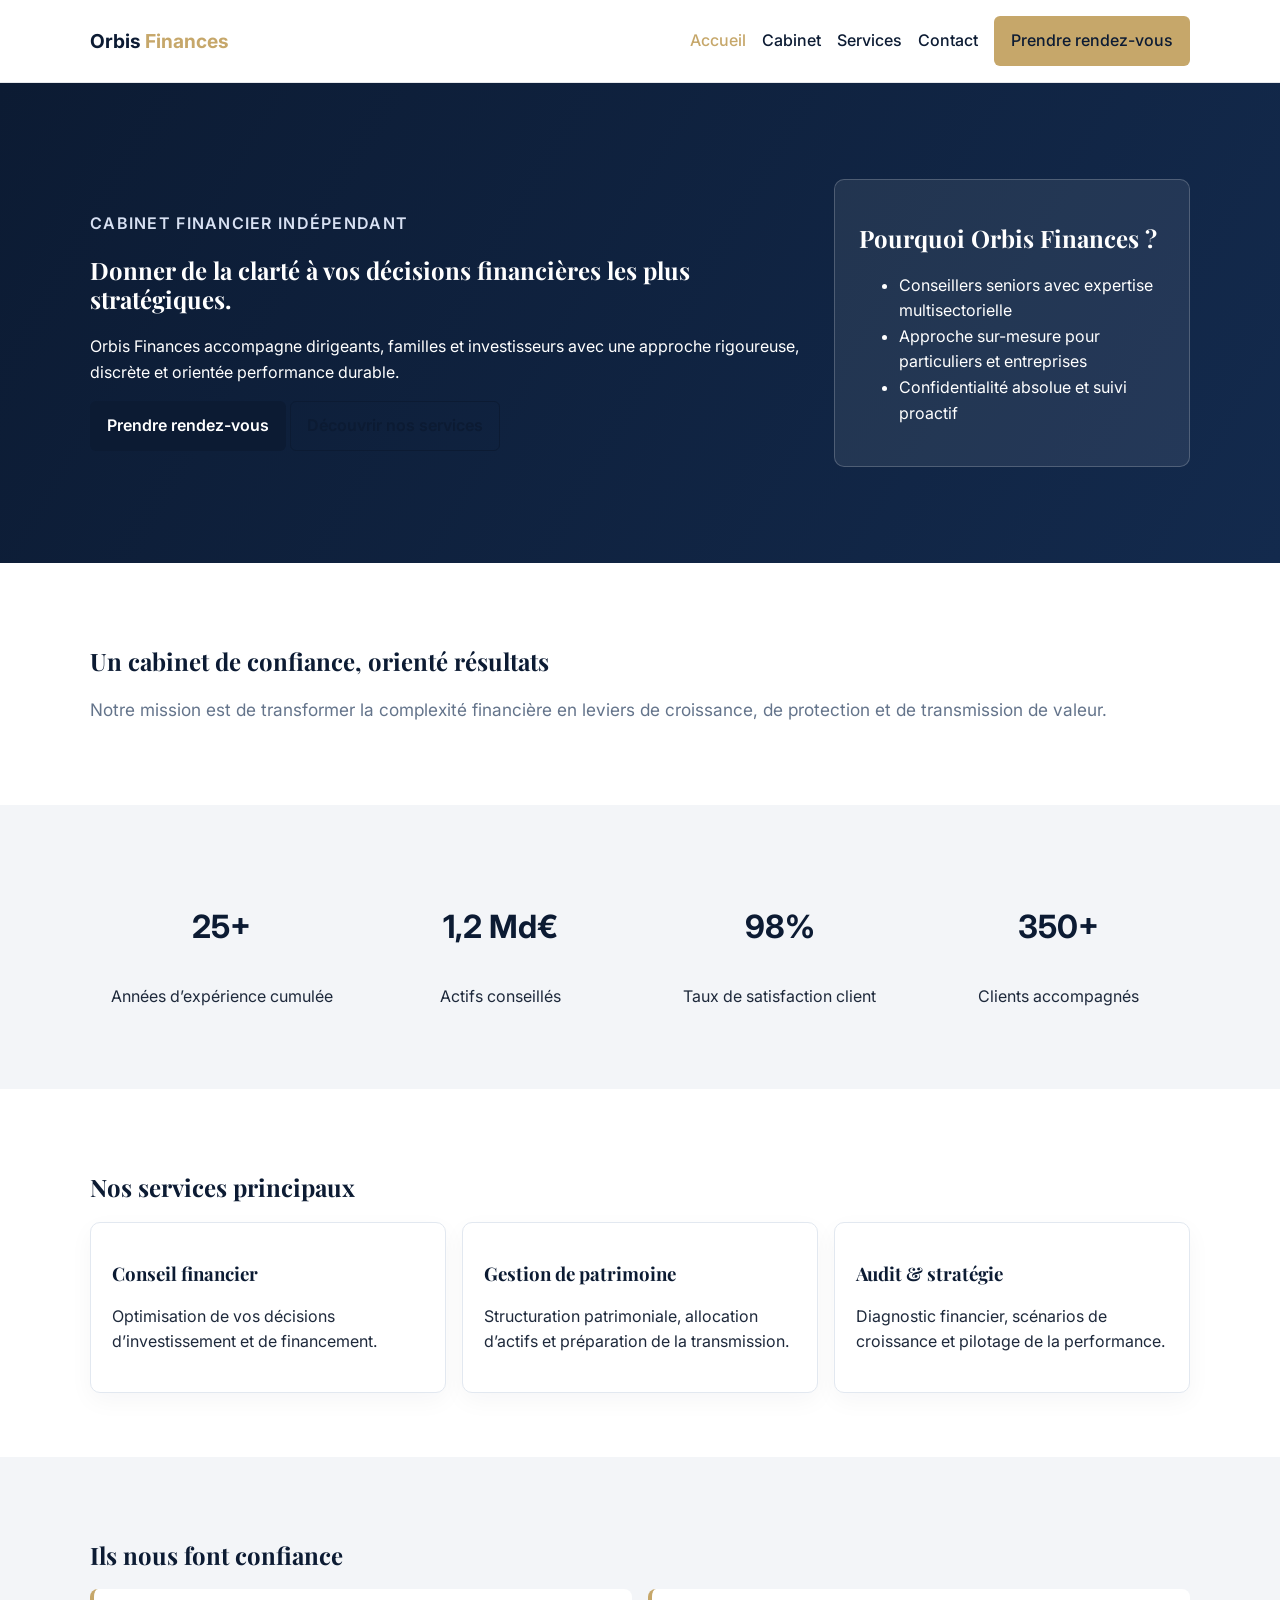
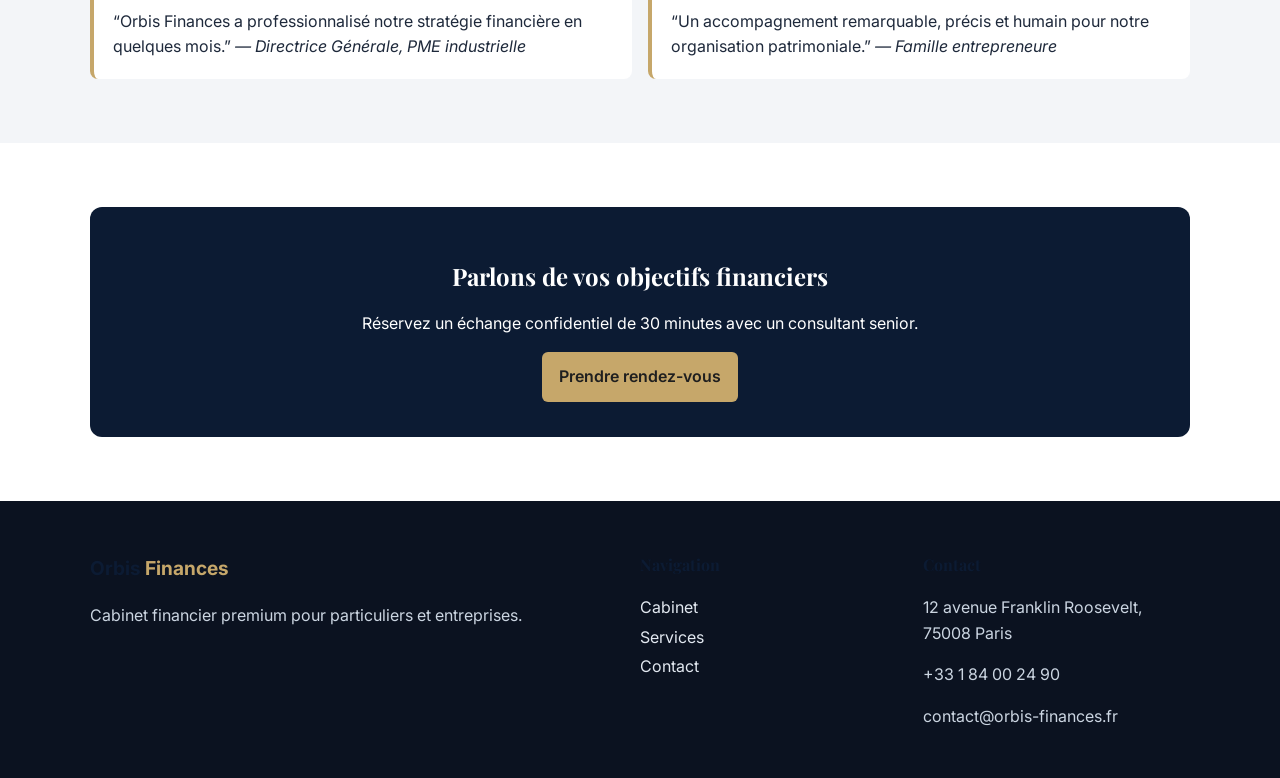
==== index.html @ 2170a5c4 "Create premium multi-page Orbis Finances showcase website" ====
<!DOCTYPE html>
<html lang="fr">
<head>
  <meta charset="UTF-8" />
  <meta name="viewport" content="width=device-width, initial-scale=1.0" />
  <meta name="description" content="Orbis Finances - Cabinet financier premium pour particuliers et entreprises." />
  <title>Orbis Finances | Conseil financier premium</title>
  <link rel="preconnect" href="https://fonts.googleapis.com" />
  <link rel="preconnect" href="https://fonts.gstatic.com" crossorigin />
  <link href="https://fonts.googleapis.com/css2?family=Inter:wght@400;500;600;700&family=Playfair+Display:wght@600;700&display=swap" rel="stylesheet" />
  <link rel="stylesheet" href="styles.css" />
</head>
<body>
  <header class="site-header">
    <div class="container nav-wrap">
      <a href="index.html" class="logo">Orbis <span>Finances</span></a>
      <button class="menu-toggle" aria-label="Ouvrir le menu">☰</button>
      <nav class="main-nav">
        <a class="active" href="index.html">Accueil</a>
        <a href="cabinet.html">Cabinet</a>
        <a href="services.html">Services</a>
        <a href="contact.html">Contact</a>
        <a class="btn btn-gold" href="rendez-vous.html">Prendre rendez-vous</a>
      </nav>
    </div>
  </header>

  <main>
    <section class="hero">
      <div class="container hero-grid">
        <div>
          <p class="eyebrow">Cabinet financier indépendant</p>
          <h1>Donner de la clarté à vos décisions financières les plus stratégiques.</h1>
          <p>
            Orbis Finances accompagne dirigeants, familles et investisseurs avec une approche rigoureuse,
            discrète et orientée performance durable.
          </p>
          <div class="hero-actions">
            <a class="btn btn-primary" href="rendez-vous.html">Prendre rendez-vous</a>
            <a class="btn btn-secondary" href="services.html">Découvrir nos services</a>
          </div>
        </div>
        <aside class="hero-card fade-in">
          <h2>Pourquoi Orbis Finances ?</h2>
          <ul>
            <li>Conseillers seniors avec expertise multisectorielle</li>
            <li>Approche sur-mesure pour particuliers et entreprises</li>
            <li>Confidentialité absolue et suivi proactif</li>
          </ul>
        </aside>
      </div>
    </section>

    <section class="section">
      <div class="container">
        <h2>Un cabinet de confiance, orienté résultats</h2>
        <p class="lead">
          Notre mission est de transformer la complexité financière en leviers de croissance, de protection
          et de transmission de valeur.
        </p>
      </div>
    </section>

    <section class="section bg-light">
      <div class="container metrics">
        <article>
          <p class="metric">25+</p>
          <p>Années d’expérience cumulée</p>
        </article>
        <article>
          <p class="metric">1,2 Md€</p>
          <p>Actifs conseillés</p>
        </article>
        <article>
          <p class="metric">98%</p>
          <p>Taux de satisfaction client</p>
        </article>
        <article>
          <p class="metric">350+</p>
          <p>Clients accompagnés</p>
        </article>
      </div>
    </section>

    <section class="section">
      <div class="container">
        <h2>Nos services principaux</h2>
        <div class="cards">
          <article class="card fade-in"><h3>Conseil financier</h3><p>Optimisation de vos décisions d’investissement et de financement.</p></article>
          <article class="card fade-in"><h3>Gestion de patrimoine</h3><p>Structuration patrimoniale, allocation d’actifs et préparation de la transmission.</p></article>
          <article class="card fade-in"><h3>Audit & stratégie</h3><p>Diagnostic financier, scénarios de croissance et pilotage de la performance.</p></article>
        </div>
      </div>
    </section>

    <section class="section bg-light">
      <div class="container">
        <h2>Ils nous font confiance</h2>
        <div class="testimonials">
          <blockquote>
            “Orbis Finances a professionnalisé notre stratégie financière en quelques mois.”
            <cite>— Directrice Générale, PME industrielle</cite>
          </blockquote>
          <blockquote>
            “Un accompagnement remarquable, précis et humain pour notre organisation patrimoniale.”
            <cite>— Famille entrepreneure</cite>
          </blockquote>
        </div>
      </div>
    </section>

    <section class="section cta">
      <div class="container cta-box">
        <h2>Parlons de vos objectifs financiers</h2>
        <p>Réservez un échange confidentiel de 30 minutes avec un consultant senior.</p>
        <a class="btn btn-gold" href="rendez-vous.html">Prendre rendez-vous</a>
      </div>
    </section>
  </main>

  <footer class="site-footer">
    <div class="container footer-grid">
      <div>
        <p class="logo">Orbis <span>Finances</span></p>
        <p>Cabinet financier premium pour particuliers et entreprises.</p>
      </div>
      <div>
        <h4>Navigation</h4>
        <a href="cabinet.html">Cabinet</a>
        <a href="services.html">Services</a>
        <a href="contact.html">Contact</a>
      </div>
      <div>
        <h4>Contact</h4>
        <p>12 avenue Franklin Roosevelt, 75008 Paris</p>
        <p>+33 1 84 00 24 90</p>
        <p>contact@orbis-finances.fr</p>
      </div>
    </div>
  </footer>

  <script src="script.js"></script>
</body>
</html>
---- styles.css ----
:root{--navy:#0c1b33;--white:#fff;--light:#f3f5f8;--text:#1e293b;--gold:#c6a76a;--muted:#64748b}
*{box-sizing:border-box}body{margin:0;font-family:Inter,system-ui,sans-serif;color:var(--text);line-height:1.6;background:var(--white)}
h1,h2,h3,h4{font-family:"Playfair Display",serif;color:var(--navy);line-height:1.2}
.container{width:min(1100px,92%);margin:auto}.section{padding:4rem 0}.bg-light{background:var(--light)}
.site-header{position:sticky;top:0;background:rgba(255,255,255,.95);backdrop-filter:blur(8px);z-index:20;border-bottom:1px solid #e5e7eb}
.nav-wrap{display:flex;align-items:center;justify-content:space-between;padding:1rem 0}.logo{font-weight:700;color:var(--navy);text-decoration:none;font-size:1.2rem}.logo span{color:var(--gold)}
.main-nav{display:flex;gap:1rem;align-items:center}.main-nav a{text-decoration:none;color:var(--navy);font-weight:500}.main-nav a.active{color:var(--gold)}
.btn{padding:.7rem 1rem;border-radius:6px;text-decoration:none;display:inline-block;font-weight:600;border:1px solid transparent}
.btn-primary{background:var(--navy);color:var(--white)}.btn-secondary{border-color:var(--navy);color:var(--navy)}.btn-gold{background:var(--gold);color:#1f1f1f}
.hero{background:linear-gradient(120deg,#0c1b33,#132a4d);color:var(--white);padding:6rem 0}.hero h1,.hero h2{color:var(--white)}.hero .eyebrow{color:#d7e0f2;font-weight:600;letter-spacing:.08em;text-transform:uppercase}
.hero-grid{display:grid;grid-template-columns:2fr 1fr;gap:2rem;align-items:center}.hero-card{background:rgba(255,255,255,.08);padding:1.5rem;border:1px solid rgba(255,255,255,.2);border-radius:10px}
.lead{color:var(--muted);font-size:1.08rem}.metrics{display:grid;grid-template-columns:repeat(4,1fr);gap:1rem;text-align:center}.metric{font-size:2rem;font-weight:700;color:var(--navy)}
.cards{display:grid;grid-template-columns:repeat(3,1fr);gap:1rem}.card{background:#fff;padding:1.3rem;border:1px solid #e2e8f0;border-radius:10px;box-shadow:0 8px 24px rgba(15,23,42,.04)}
.testimonials{display:grid;grid-template-columns:1fr 1fr;gap:1rem}blockquote{margin:0;background:#fff;padding:1.2rem;border-left:4px solid var(--gold);border-radius:8px}
.cta-box{text-align:center;background:var(--navy);padding:2.2rem;border-radius:12px;color:#fff}.cta-box h2{color:#fff}
.contact-grid{display:grid;grid-template-columns:1.1fr .9fr;gap:1rem}.form{display:grid;gap:.8rem}.form input,.form textarea,.form select{width:100%;padding:.7rem;border:1px solid #cbd5e1;border-radius:6px}
iframe{width:100%;height:200px;border:0;border-radius:8px}.site-footer{background:#0b1220;color:#cbd5e1;padding:2rem 0}.footer-grid{display:grid;grid-template-columns:2fr 1fr 1fr;gap:1rem}.site-footer a{color:#e2e8f0;display:block;text-decoration:none;margin:.25rem 0}
.menu-toggle{display:none;background:none;border:none;font-size:1.4rem}
.fade-in{opacity:0;transform:translateY(15px);transition:.6s ease}.fade-in.visible{opacity:1;transform:none}
@media (max-width:900px){.hero-grid,.cards,.metrics,.testimonials,.contact-grid,.footer-grid{grid-template-columns:1fr 1fr}.main-nav{gap:.7rem}}
@media (max-width:700px){.menu-toggle{display:block}.main-nav{display:none;position:absolute;top:68px;left:0;right:0;background:#fff;flex-direction:column;padding:1rem;border-bottom:1px solid #e2e8f0}.main-nav.open{display:flex}.hero,.section{padding:3rem 0}.hero-actions{display:grid;gap:.6rem}.hero-grid,.cards,.metrics,.testimonials,.contact-grid,.footer-grid{grid-template-columns:1fr}}
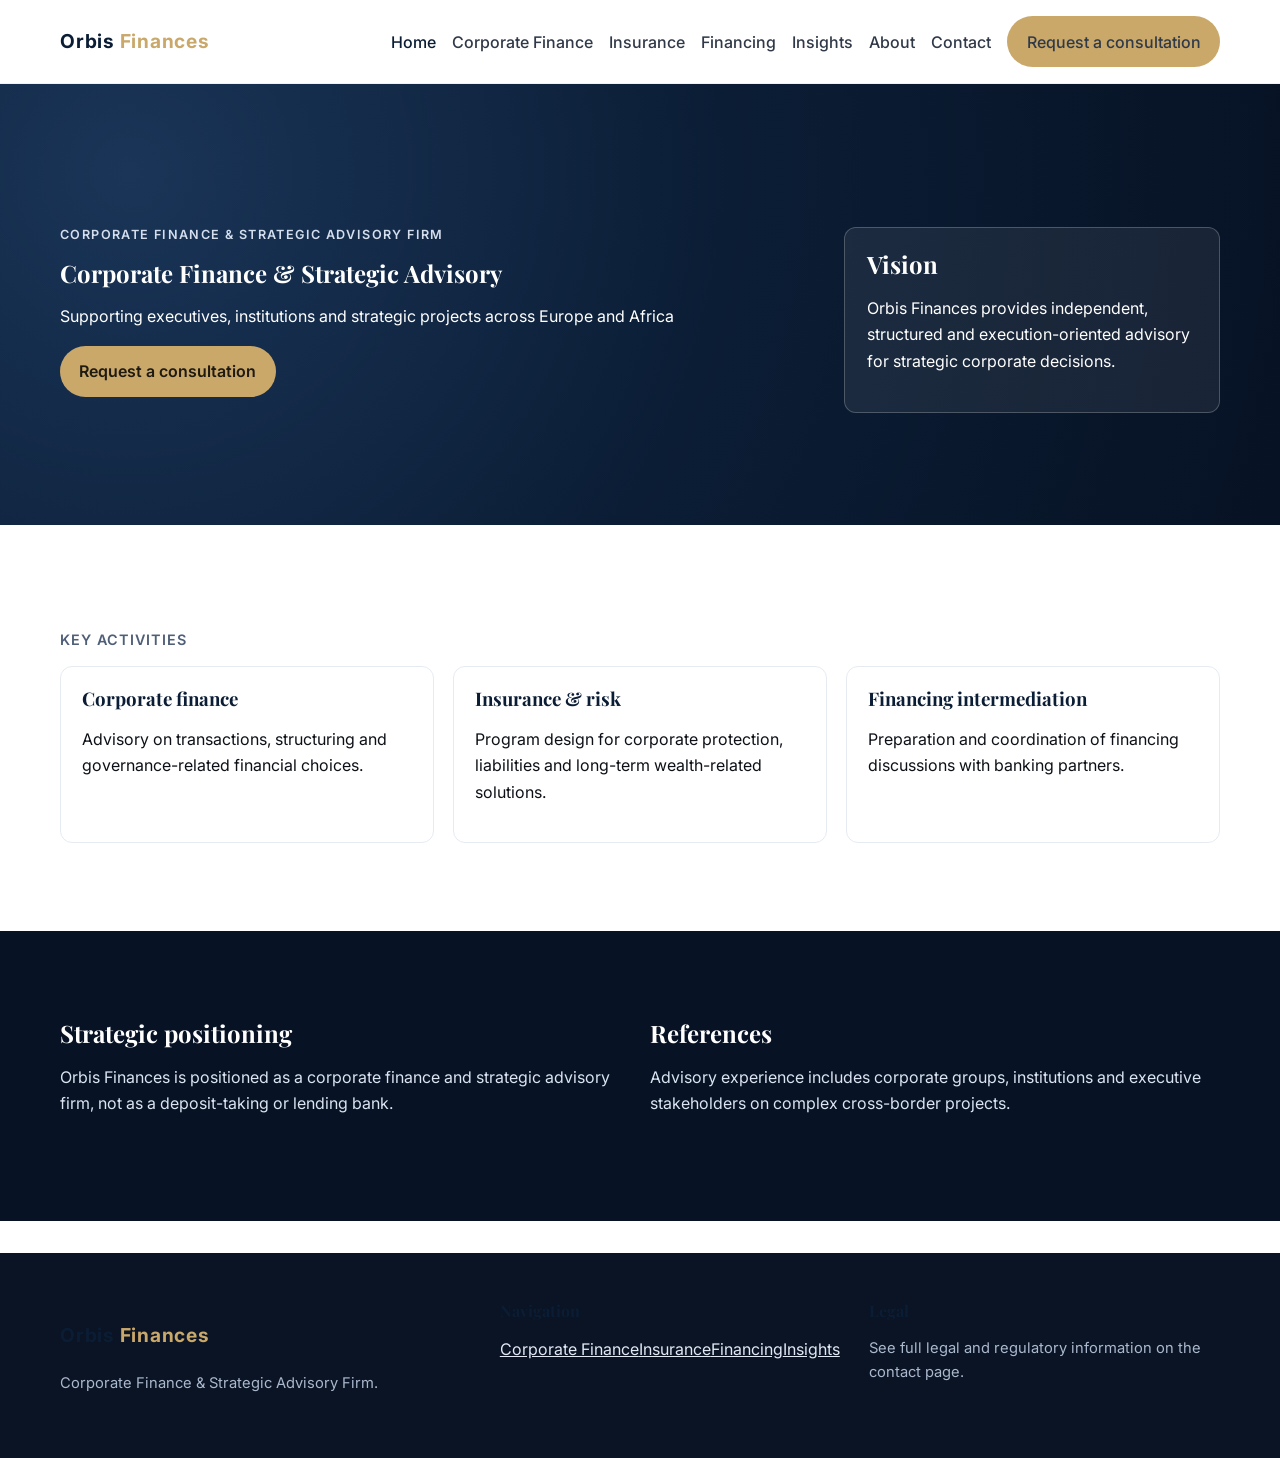
==== commit 34a346f5: "Build premium multi-page corporate advisory website for Orbis Finances" ====
--- a/index.html
+++ b/index.html
@@ -1,144 +1,6 @@
-<!DOCTYPE html>
-<html lang="fr">
-<head>
-  <meta charset="UTF-8" />
-  <meta name="viewport" content="width=device-width, initial-scale=1.0" />
-  <meta name="description" content="Orbis Finances - Cabinet financier premium pour particuliers et entreprises." />
-  <title>Orbis Finances | Conseil financier premium</title>
-  <link rel="preconnect" href="https://fonts.googleapis.com" />
-  <link rel="preconnect" href="https://fonts.gstatic.com" crossorigin />
-  <link href="https://fonts.googleapis.com/css2?family=Inter:wght@400;500;600;700&family=Playfair+Display:wght@600;700&display=swap" rel="stylesheet" />
-  <link rel="stylesheet" href="styles.css" />
-</head>
-<body>
-  <header class="site-header">
-    <div class="container nav-wrap">
-      <a href="index.html" class="logo">Orbis <span>Finances</span></a>
-      <button class="menu-toggle" aria-label="Ouvrir le menu">☰</button>
-      <nav class="main-nav">
-        <a class="active" href="index.html">Accueil</a>
-        <a href="cabinet.html">Cabinet</a>
-        <a href="services.html">Services</a>
-        <a href="contact.html">Contact</a>
-        <a class="btn btn-gold" href="rendez-vous.html">Prendre rendez-vous</a>
-      </nav>
-    </div>
-  </header>
-
-  <main>
-    <section class="hero">
-      <div class="container hero-grid">
-        <div>
-          <p class="eyebrow">Cabinet financier indépendant</p>
-          <h1>Donner de la clarté à vos décisions financières les plus stratégiques.</h1>
-          <p>
-            Orbis Finances accompagne dirigeants, familles et investisseurs avec une approche rigoureuse,
-            discrète et orientée performance durable.
-          </p>
-          <div class="hero-actions">
-            <a class="btn btn-primary" href="rendez-vous.html">Prendre rendez-vous</a>
-            <a class="btn btn-secondary" href="services.html">Découvrir nos services</a>
-          </div>
-        </div>
-        <aside class="hero-card fade-in">
-          <h2>Pourquoi Orbis Finances ?</h2>
-          <ul>
-            <li>Conseillers seniors avec expertise multisectorielle</li>
-            <li>Approche sur-mesure pour particuliers et entreprises</li>
-            <li>Confidentialité absolue et suivi proactif</li>
-          </ul>
-        </aside>
-      </div>
-    </section>
-
-    <section class="section">
-      <div class="container">
-        <h2>Un cabinet de confiance, orienté résultats</h2>
-        <p class="lead">
-          Notre mission est de transformer la complexité financière en leviers de croissance, de protection
-          et de transmission de valeur.
-        </p>
-      </div>
-    </section>
-
-    <section class="section bg-light">
-      <div class="container metrics">
-        <article>
-          <p class="metric">25+</p>
-          <p>Années d’expérience cumulée</p>
-        </article>
-        <article>
-          <p class="metric">1,2 Md€</p>
-          <p>Actifs conseillés</p>
-        </article>
-        <article>
-          <p class="metric">98%</p>
-          <p>Taux de satisfaction client</p>
-        </article>
-        <article>
-          <p class="metric">350+</p>
-          <p>Clients accompagnés</p>
-        </article>
-      </div>
-    </section>
-
-    <section class="section">
-      <div class="container">
-        <h2>Nos services principaux</h2>
-        <div class="cards">
-          <article class="card fade-in"><h3>Conseil financier</h3><p>Optimisation de vos décisions d’investissement et de financement.</p></article>
-          <article class="card fade-in"><h3>Gestion de patrimoine</h3><p>Structuration patrimoniale, allocation d’actifs et préparation de la transmission.</p></article>
-          <article class="card fade-in"><h3>Audit & stratégie</h3><p>Diagnostic financier, scénarios de croissance et pilotage de la performance.</p></article>
-        </div>
-      </div>
-    </section>
-
-    <section class="section bg-light">
-      <div class="container">
-        <h2>Ils nous font confiance</h2>
-        <div class="testimonials">
-          <blockquote>
-            “Orbis Finances a professionnalisé notre stratégie financière en quelques mois.”
-            <cite>— Directrice Générale, PME industrielle</cite>
-          </blockquote>
-          <blockquote>
-            “Un accompagnement remarquable, précis et humain pour notre organisation patrimoniale.”
-            <cite>— Famille entrepreneure</cite>
-          </blockquote>
-        </div>
-      </div>
-    </section>
-
-    <section class="section cta">
-      <div class="container cta-box">
-        <h2>Parlons de vos objectifs financiers</h2>
-        <p>Réservez un échange confidentiel de 30 minutes avec un consultant senior.</p>
-        <a class="btn btn-gold" href="rendez-vous.html">Prendre rendez-vous</a>
-      </div>
-    </section>
-  </main>
-
-  <footer class="site-footer">
-    <div class="container footer-grid">
-      <div>
-        <p class="logo">Orbis <span>Finances</span></p>
-        <p>Cabinet financier premium pour particuliers et entreprises.</p>
-      </div>
-      <div>
-        <h4>Navigation</h4>
-        <a href="cabinet.html">Cabinet</a>
-        <a href="services.html">Services</a>
-        <a href="contact.html">Contact</a>
-      </div>
-      <div>
-        <h4>Contact</h4>
-        <p>12 avenue Franklin Roosevelt, 75008 Paris</p>
-        <p>+33 1 84 00 24 90</p>
-        <p>contact@orbis-finances.fr</p>
-      </div>
-    </div>
-  </footer>
-
-  <script src="script.js"></script>
-</body>
-</html>
+<!DOCTYPE html><html lang='en'><head><meta charset='UTF-8'><meta name='viewport' content='width=device-width, initial-scale=1.0'><meta name='description' content='Orbis Finances - Corporate Finance & Strategic Advisory firm for Europe and Africa.'><title>Orbis Finances | Home</title><link rel='preconnect' href='https://fonts.googleapis.com'><link rel='preconnect' href='https://fonts.gstatic.com' crossorigin><link href='https://fonts.googleapis.com/css2?family=Inter:wght@400;500;600;700&family=Playfair+Display:wght@600;700&display=swap' rel='stylesheet'><link rel='stylesheet' href='styles.css'></head><body>
+<header class='site-header'><div class='container nav-wrap'><a class='logo' href='index.html'>Orbis <span>Finances</span></a><button class='menu-toggle' aria-label='Open menu'>☰</button><nav class='main-nav'><a class='active' href='index.html'>Home</a><a href='corporate-finance.html'>Corporate Finance</a><a href='insurance.html'>Insurance</a><a href='financing.html'>Financing</a><a href='insights.html'>Insights</a><a href='about.html'>About</a><a href='contact.html'>Contact</a><a class='btn btn-gold' href='contact.html'>Request a consultation</a></nav></div></header>
+<main><section class='hero'><div class='container hero-grid'><div><p class='eyebrow'>Corporate Finance & Strategic Advisory Firm</p><h1>Corporate Finance & Strategic Advisory</h1><p>Supporting executives, institutions and strategic projects across Europe and Africa</p><p><a class='btn btn-gold' href='contact.html'>Request a consultation</a></p></div><aside class='hero-panel'><h2>Vision</h2><p>Orbis Finances provides independent, structured and execution-oriented advisory for strategic corporate decisions.</p></aside></div></section>
+<section class='section'><div class='container'><p class='kicker'>Key activities</p><div class='grid-3'><article class='card fade-in'><h3>Corporate finance</h3><p>Advisory on transactions, structuring and governance-related financial choices.</p></article><article class='card fade-in'><h3>Insurance & risk</h3><p>Program design for corporate protection, liabilities and long-term wealth-related solutions.</p></article><article class='card fade-in'><h3>Financing intermediation</h3><p>Preparation and coordination of financing discussions with banking partners.</p></article></div></div></section>
+<section class='section dark-band'><div class='container grid-2'><article><h2>Strategic positioning</h2><p>Orbis Finances is positioned as a corporate finance and strategic advisory firm, not as a deposit-taking or lending bank.</p></article><article><h2>References</h2><p>Advisory experience includes corporate groups, institutions and executive stakeholders on complex cross-border projects.</p></article></div></section>
+</main><footer class='footer'><div class='container footer-grid'><div><p class='logo'>Orbis <span>Finances</span></p><p class='small'>Corporate Finance & Strategic Advisory Firm.</p></div><div><h4>Navigation</h4><a href='corporate-finance.html'>Corporate Finance</a><a href='insurance.html'>Insurance</a><a href='financing.html'>Financing</a><a href='insights.html'>Insights</a></div><div><h4>Legal</h4><p class='small'>See full legal and regulatory information on the contact page.</p></div></div></footer><script src='script.js'></script></body></html>
--- a/styles.css
+++ b/styles.css
@@ -1,21 +1,80 @@
-:root{--navy:#0c1b33;--white:#fff;--light:#f3f5f8;--text:#1e293b;--gold:#c6a76a;--muted:#64748b}
-*{box-sizing:border-box}body{margin:0;font-family:Inter,system-ui,sans-serif;color:var(--text);line-height:1.6;background:var(--white)}
-h1,h2,h3,h4{font-family:"Playfair Display",serif;color:var(--navy);line-height:1.2}
-.container{width:min(1100px,92%);margin:auto}.section{padding:4rem 0}.bg-light{background:var(--light)}
-.site-header{position:sticky;top:0;background:rgba(255,255,255,.95);backdrop-filter:blur(8px);z-index:20;border-bottom:1px solid #e5e7eb}
-.nav-wrap{display:flex;align-items:center;justify-content:space-between;padding:1rem 0}.logo{font-weight:700;color:var(--navy);text-decoration:none;font-size:1.2rem}.logo span{color:var(--gold)}
-.main-nav{display:flex;gap:1rem;align-items:center}.main-nav a{text-decoration:none;color:var(--navy);font-weight:500}.main-nav a.active{color:var(--gold)}
-.btn{padding:.7rem 1rem;border-radius:6px;text-decoration:none;display:inline-block;font-weight:600;border:1px solid transparent}
-.btn-primary{background:var(--navy);color:var(--white)}.btn-secondary{border-color:var(--navy);color:var(--navy)}.btn-gold{background:var(--gold);color:#1f1f1f}
-.hero{background:linear-gradient(120deg,#0c1b33,#132a4d);color:var(--white);padding:6rem 0}.hero h1,.hero h2{color:var(--white)}.hero .eyebrow{color:#d7e0f2;font-weight:600;letter-spacing:.08em;text-transform:uppercase}
-.hero-grid{display:grid;grid-template-columns:2fr 1fr;gap:2rem;align-items:center}.hero-card{background:rgba(255,255,255,.08);padding:1.5rem;border:1px solid rgba(255,255,255,.2);border-radius:10px}
-.lead{color:var(--muted);font-size:1.08rem}.metrics{display:grid;grid-template-columns:repeat(4,1fr);gap:1rem;text-align:center}.metric{font-size:2rem;font-weight:700;color:var(--navy)}
-.cards{display:grid;grid-template-columns:repeat(3,1fr);gap:1rem}.card{background:#fff;padding:1.3rem;border:1px solid #e2e8f0;border-radius:10px;box-shadow:0 8px 24px rgba(15,23,42,.04)}
-.testimonials{display:grid;grid-template-columns:1fr 1fr;gap:1rem}blockquote{margin:0;background:#fff;padding:1.2rem;border-left:4px solid var(--gold);border-radius:8px}
-.cta-box{text-align:center;background:var(--navy);padding:2.2rem;border-radius:12px;color:#fff}.cta-box h2{color:#fff}
-.contact-grid{display:grid;grid-template-columns:1.1fr .9fr;gap:1rem}.form{display:grid;gap:.8rem}.form input,.form textarea,.form select{width:100%;padding:.7rem;border:1px solid #cbd5e1;border-radius:6px}
-iframe{width:100%;height:200px;border:0;border-radius:8px}.site-footer{background:#0b1220;color:#cbd5e1;padding:2rem 0}.footer-grid{display:grid;grid-template-columns:2fr 1fr 1fr;gap:1rem}.site-footer a{color:#e2e8f0;display:block;text-decoration:none;margin:.25rem 0}
-.menu-toggle{display:none;background:none;border:none;font-size:1.4rem}
-.fade-in{opacity:0;transform:translateY(15px);transition:.6s ease}.fade-in.visible{opacity:1;transform:none}
-@media (max-width:900px){.hero-grid,.cards,.metrics,.testimonials,.contact-grid,.footer-grid{grid-template-columns:1fr 1fr}.main-nav{gap:.7rem}}
-@media (max-width:700px){.menu-toggle{display:block}.main-nav{display:none;position:absolute;top:68px;left:0;right:0;background:#fff;flex-direction:column;padding:1rem;border-bottom:1px solid #e2e8f0}.main-nav.open{display:flex}.hero,.section{padding:3rem 0}.hero-actions{display:grid;gap:.6rem}.hero-grid,.cards,.metrics,.testimonials,.contact-grid,.footer-grid{grid-template-columns:1fr}}
+:root {
+  --navy-950: #071224;
+  --navy-900: #0b1d35;
+  --navy-800: #132a48;
+  --ink-900: #0d1117;
+  --ink-700: #303948;
+  --slate-200: #d7dde7;
+  --slate-100: #eef2f7;
+  --white: #ffffff;
+  --gold: #c9a86a;
+  --max-width: 1160px;
+}
+* { box-sizing: border-box; }
+html { scroll-behavior: smooth; }
+body {
+  margin: 0;
+  font-family: Inter, "Segoe UI", Roboto, Arial, sans-serif;
+  color: var(--ink-900);
+  background: var(--white);
+  line-height: 1.65;
+}
+h1,h2,h3,h4 { font-family: "Playfair Display", Georgia, serif; color: var(--navy-900); line-height: 1.2; margin: 0 0 1rem; }
+a { color: inherit; }
+.container { width: min(var(--max-width), 92%); margin: 0 auto; }
+.section { padding: 5.5rem 0; }
+.section-tight { padding: 3.5rem 0; }
+.lead { color: var(--ink-700); font-size: 1.1rem; max-width: 74ch; }
+.site-header {
+  position: sticky; top: 0; z-index: 50;
+  background: rgba(255,255,255,0.96);
+  backdrop-filter: blur(8px);
+  border-bottom: 1px solid var(--slate-100);
+}
+.nav-wrap { display: flex; align-items: center; justify-content: space-between; gap: 1rem; padding: 1rem 0; }
+.logo { text-decoration: none; font-size: 1.2rem; font-weight: 700; color: var(--navy-900); letter-spacing: .04em; }
+.logo span { color: var(--gold); }
+.main-nav { display: flex; align-items: center; gap: 1rem; }
+.main-nav a { text-decoration: none; color: var(--ink-700); font-weight: 500; }
+.main-nav a.active { color: var(--navy-900); }
+.btn { display: inline-block; text-decoration: none; border-radius: 999px; padding: .72rem 1.15rem; font-weight: 600; border: 1px solid transparent; }
+.btn-primary { background: var(--navy-900); color: var(--white); }
+.btn-outline { border-color: var(--navy-900); color: var(--navy-900); }
+.btn-gold { background: var(--gold); color: #1f1a12; }
+.menu-toggle { display: none; background: none; border: none; font-size: 1.45rem; }
+.hero {
+  color: var(--white);
+  background: radial-gradient(circle at 10% 20%, #1a3558 0%, var(--navy-900) 50%, var(--navy-950) 100%);
+  padding: 8rem 0 7rem;
+}
+.hero h1,.hero h2 { color: var(--white); }
+.hero-grid { display: grid; grid-template-columns: 2fr 1fr; gap: 2rem; align-items: end; }
+.eyebrow { text-transform: uppercase; letter-spacing: .11em; font-size: .79rem; color: #d4deed; font-weight: 600; margin-bottom: .8rem; }
+.hero-panel { border: 1px solid rgba(255,255,255,.22); padding: 1.4rem; border-radius: 12px; background: rgba(255,255,255,.07); }
+.grid-2 { display: grid; grid-template-columns: repeat(2,1fr); gap: 1.2rem; }
+.grid-3 { display: grid; grid-template-columns: repeat(3,1fr); gap: 1.2rem; }
+.card { background: var(--white); border: 1px solid #e6ebf2; border-radius: 12px; padding: 1.3rem; }
+.dark-band { background: var(--navy-950); color: #dbe4f1; }
+.dark-band h2, .dark-band h3 { color: var(--white); }
+.list-clean { margin: 0; padding-left: 1.1rem; }
+.list-clean li { margin-bottom: .45rem; }
+.kicker { color: #4f5f77; font-size: .9rem; text-transform: uppercase; letter-spacing: .07em; font-weight: 600; }
+.footer { background: #0a1424; color: #c6d1e2; padding: 3rem 0; margin-top: 2rem; }
+.footer a { color: #e2e9f4; }
+.footer-grid { display: grid; grid-template-columns: 1.2fr 1fr 1fr; gap: 1.2rem; }
+.small { font-size: .92rem; color: #aab8ce; }
+.form { display: grid; gap: .8rem; }
+label { display: grid; gap: .35rem; font-weight: 600; color: var(--ink-700); }
+input, textarea { width: 100%; padding: .72rem; border-radius: 8px; border: 1px solid #c7d0dd; font: inherit; }
+.fade-in { opacity: 0; transform: translateY(12px); transition: opacity .5s ease, transform .5s ease; }
+.fade-in.visible { opacity: 1; transform: none; }
+@media (max-width: 980px) {
+  .hero-grid,.grid-3,.footer-grid { grid-template-columns: 1fr 1fr; }
+}
+@media (max-width: 760px) {
+  .menu-toggle { display: block; }
+  .main-nav { display: none; position: absolute; top: 68px; left: 0; right: 0; background: #fff; flex-direction: column; padding: 1rem; border-bottom: 1px solid var(--slate-200); }
+  .main-nav.open { display: flex; }
+  .hero-grid,.grid-2,.grid-3,.footer-grid { grid-template-columns: 1fr; }
+  .section { padding: 4.2rem 0; }
+}
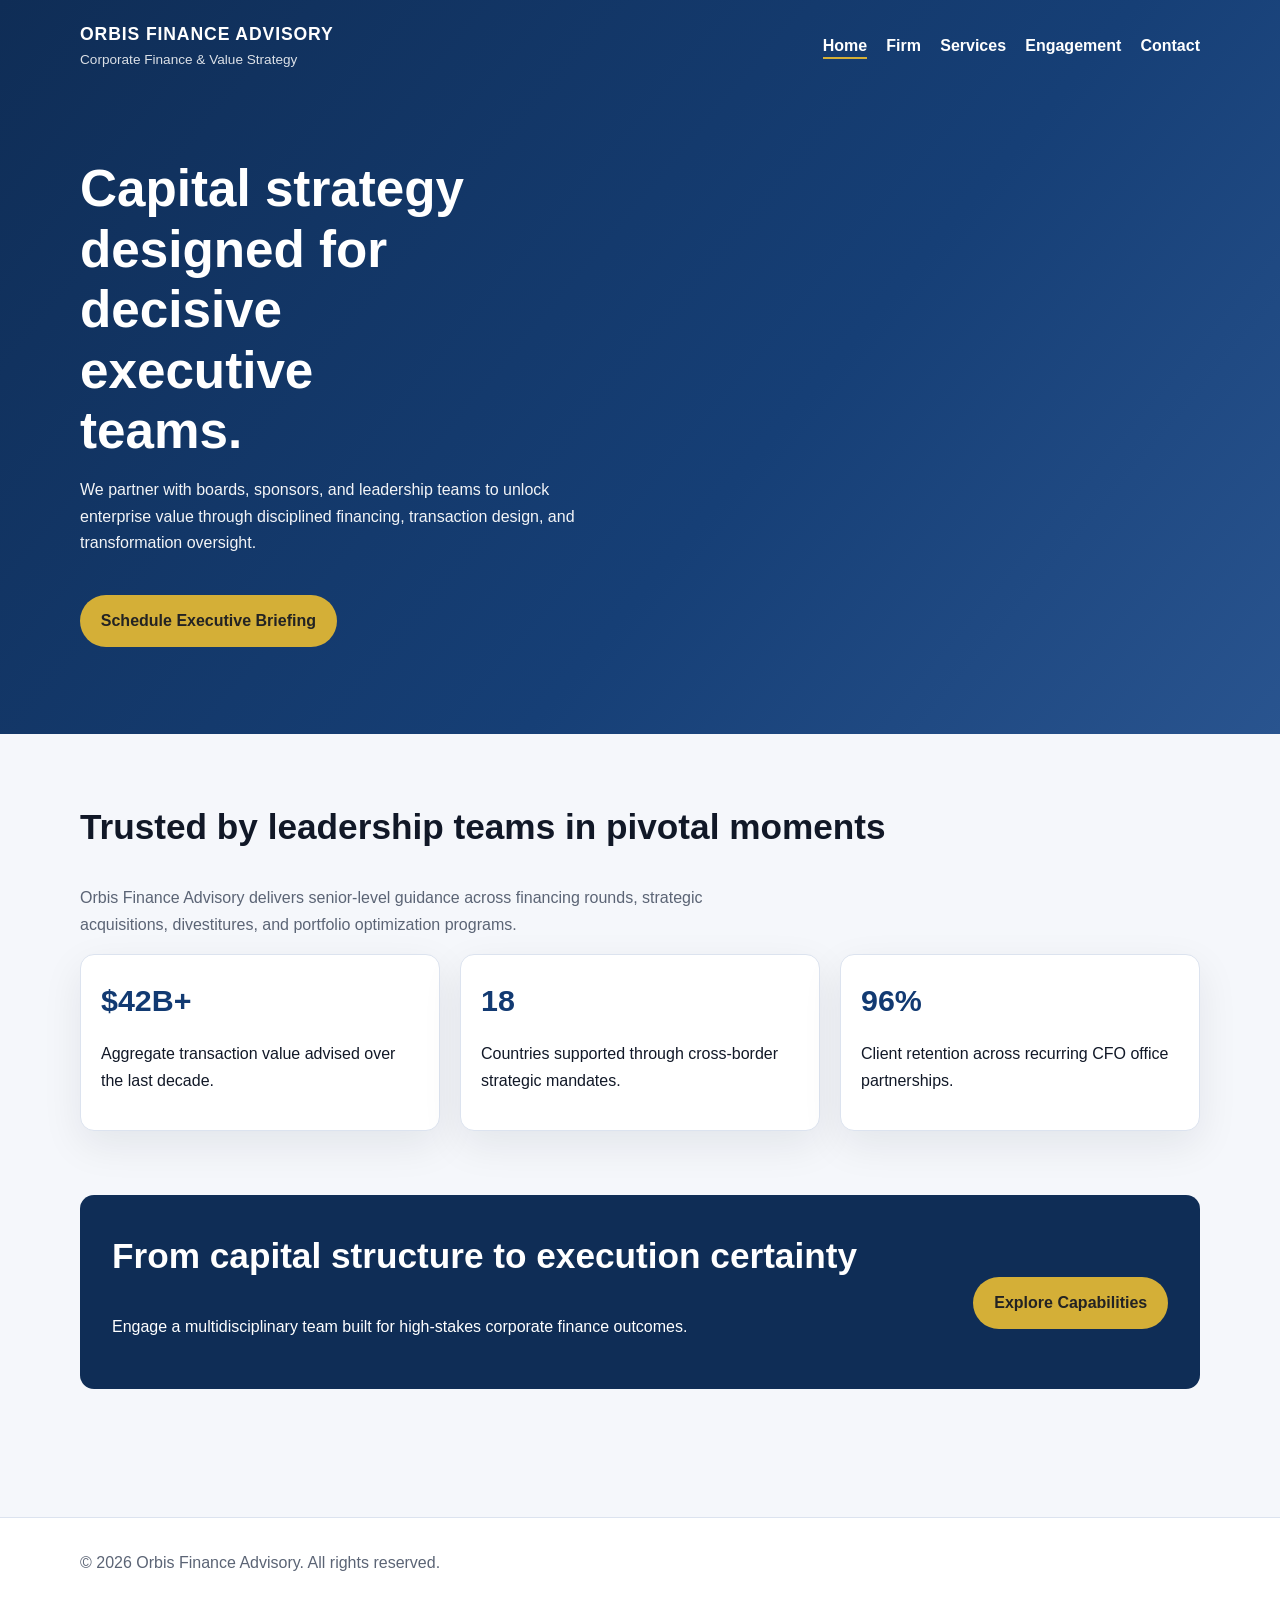
==== commit fa812b78: "Rebuild site with new premium corporate finance experience" ====
--- a/index.html
+++ b/index.html
@@ -1,6 +1,41 @@
-<!DOCTYPE html><html lang='en'><head><meta charset='UTF-8'><meta name='viewport' content='width=device-width, initial-scale=1.0'><meta name='description' content='Orbis Finances - Corporate Finance & Strategic Advisory firm for Europe and Africa.'><title>Orbis Finances | Home</title><link rel='preconnect' href='https://fonts.googleapis.com'><link rel='preconnect' href='https://fonts.gstatic.com' crossorigin><link href='https://fonts.googleapis.com/css2?family=Inter:wght@400;500;600;700&family=Playfair+Display:wght@600;700&display=swap' rel='stylesheet'><link rel='stylesheet' href='styles.css'></head><body>
-<header class='site-header'><div class='container nav-wrap'><a class='logo' href='index.html'>Orbis <span>Finances</span></a><button class='menu-toggle' aria-label='Open menu'>☰</button><nav class='main-nav'><a class='active' href='index.html'>Home</a><a href='corporate-finance.html'>Corporate Finance</a><a href='insurance.html'>Insurance</a><a href='financing.html'>Financing</a><a href='insights.html'>Insights</a><a href='about.html'>About</a><a href='contact.html'>Contact</a><a class='btn btn-gold' href='contact.html'>Request a consultation</a></nav></div></header>
-<main><section class='hero'><div class='container hero-grid'><div><p class='eyebrow'>Corporate Finance & Strategic Advisory Firm</p><h1>Corporate Finance & Strategic Advisory</h1><p>Supporting executives, institutions and strategic projects across Europe and Africa</p><p><a class='btn btn-gold' href='contact.html'>Request a consultation</a></p></div><aside class='hero-panel'><h2>Vision</h2><p>Orbis Finances provides independent, structured and execution-oriented advisory for strategic corporate decisions.</p></aside></div></section>
-<section class='section'><div class='container'><p class='kicker'>Key activities</p><div class='grid-3'><article class='card fade-in'><h3>Corporate finance</h3><p>Advisory on transactions, structuring and governance-related financial choices.</p></article><article class='card fade-in'><h3>Insurance & risk</h3><p>Program design for corporate protection, liabilities and long-term wealth-related solutions.</p></article><article class='card fade-in'><h3>Financing intermediation</h3><p>Preparation and coordination of financing discussions with banking partners.</p></article></div></div></section>
-<section class='section dark-band'><div class='container grid-2'><article><h2>Strategic positioning</h2><p>Orbis Finances is positioned as a corporate finance and strategic advisory firm, not as a deposit-taking or lending bank.</p></article><article><h2>References</h2><p>Advisory experience includes corporate groups, institutions and executive stakeholders on complex cross-border projects.</p></article></div></section>
-</main><footer class='footer'><div class='container footer-grid'><div><p class='logo'>Orbis <span>Finances</span></p><p class='small'>Corporate Finance & Strategic Advisory Firm.</p></div><div><h4>Navigation</h4><a href='corporate-finance.html'>Corporate Finance</a><a href='insurance.html'>Insurance</a><a href='financing.html'>Financing</a><a href='insights.html'>Insights</a></div><div><h4>Legal</h4><p class='small'>See full legal and regulatory information on the contact page.</p></div></div></footer><script src='script.js'></script></body></html>
+<!DOCTYPE html>
+<html lang="en">
+<head>
+  <meta charset="UTF-8" />
+  <meta name="viewport" content="width=device-width, initial-scale=1.0" />
+  <title>Orbis Finance Advisory | Strategic Corporate Finance</title>
+  <link rel="stylesheet" href="styles.css" />
+</head>
+<body>
+<header>
+  <div class="container topbar">
+    <a class="brand" href="index.html"><strong>ORBIS FINANCE ADVISORY</strong><span>Corporate Finance & Value Strategy</span></a>
+    <nav><ul>
+      <li><a class="active" href="index.html">Home</a></li><li><a href="cabinet.html">Firm</a></li><li><a href="services.html">Services</a></li><li><a href="rendez-vous.html">Engagement</a></li><li><a href="contact.html">Contact</a></li>
+    </ul></nav>
+  </div>
+  <section class="container hero">
+    <h1>Capital strategy designed for decisive executive teams.</h1>
+    <p>We partner with boards, sponsors, and leadership teams to unlock enterprise value through disciplined financing, transaction design, and transformation oversight.</p>
+    <a class="btn" href="rendez-vous.html">Schedule Executive Briefing</a>
+  </section>
+</header>
+<main class="container">
+  <section class="section">
+    <h2>Trusted by leadership teams in pivotal moments</h2>
+    <p class="lead">Orbis Finance Advisory delivers senior-level guidance across financing rounds, strategic acquisitions, divestitures, and portfolio optimization programs.</p>
+    <div class="grid">
+      <article class="card"><p class="kpi">$42B+</p><p>Aggregate transaction value advised over the last decade.</p></article>
+      <article class="card"><p class="kpi">18</p><p>Countries supported through cross-border strategic mandates.</p></article>
+      <article class="card"><p class="kpi">96%</p><p>Client retention across recurring CFO office partnerships.</p></article>
+    </div>
+  </section>
+  <section class="section cta">
+    <div><h2>From capital structure to execution certainty</h2><p>Engage a multidisciplinary team built for high-stakes corporate finance outcomes.</p></div>
+    <a class="btn" href="services.html">Explore Capabilities</a>
+  </section>
+</main>
+<footer><div class="container">© <span data-year></span> Orbis Finance Advisory. All rights reserved.</div></footer>
+<script src="script.js"></script>
+</body>
+</html>
--- a/styles.css
+++ b/styles.css
@@ -1,80 +1,165 @@
 :root {
-  --navy-950: #071224;
-  --navy-900: #0b1d35;
-  --navy-800: #132a48;
-  --ink-900: #0d1117;
-  --ink-700: #303948;
-  --slate-200: #d7dde7;
-  --slate-100: #eef2f7;
-  --white: #ffffff;
-  --gold: #c9a86a;
-  --max-width: 1160px;
+  --bg: #f5f7fb;
+  --surface: #ffffff;
+  --ink: #111827;
+  --muted: #5b6475;
+  --brand: #123a72;
+  --accent: #d4af37;
+  --line: #dce3ef;
+  --radius: 14px;
+  --shadow: 0 14px 40px rgba(17, 24, 39, 0.08);
 }
+
 * { box-sizing: border-box; }
-html { scroll-behavior: smooth; }
+
 body {
   margin: 0;
-  font-family: Inter, "Segoe UI", Roboto, Arial, sans-serif;
-  color: var(--ink-900);
-  background: var(--white);
+  font-family: "Inter", "Segoe UI", Roboto, Arial, sans-serif;
+  color: var(--ink);
+  background: var(--bg);
   line-height: 1.65;
 }
-h1,h2,h3,h4 { font-family: "Playfair Display", Georgia, serif; color: var(--navy-900); line-height: 1.2; margin: 0 0 1rem; }
-a { color: inherit; }
-.container { width: min(var(--max-width), 92%); margin: 0 auto; }
-.section { padding: 5.5rem 0; }
-.section-tight { padding: 3.5rem 0; }
-.lead { color: var(--ink-700); font-size: 1.1rem; max-width: 74ch; }
-.site-header {
-  position: sticky; top: 0; z-index: 50;
-  background: rgba(255,255,255,0.96);
-  backdrop-filter: blur(8px);
-  border-bottom: 1px solid var(--slate-100);
+
+a { color: inherit; text-decoration: none; }
+
+header {
+  background: linear-gradient(130deg, #0f2d56, #163f76 60%, #29548f);
+  color: #fff;
+  padding: 1.25rem 0;
 }
-.nav-wrap { display: flex; align-items: center; justify-content: space-between; gap: 1rem; padding: 1rem 0; }
-.logo { text-decoration: none; font-size: 1.2rem; font-weight: 700; color: var(--navy-900); letter-spacing: .04em; }
-.logo span { color: var(--gold); }
-.main-nav { display: flex; align-items: center; gap: 1rem; }
-.main-nav a { text-decoration: none; color: var(--ink-700); font-weight: 500; }
-.main-nav a.active { color: var(--navy-900); }
-.btn { display: inline-block; text-decoration: none; border-radius: 999px; padding: .72rem 1.15rem; font-weight: 600; border: 1px solid transparent; }
-.btn-primary { background: var(--navy-900); color: var(--white); }
-.btn-outline { border-color: var(--navy-900); color: var(--navy-900); }
-.btn-gold { background: var(--gold); color: #1f1a12; }
-.menu-toggle { display: none; background: none; border: none; font-size: 1.45rem; }
+
+.container {
+  width: min(1120px, 92vw);
+  margin: 0 auto;
+}
+
+.topbar {
+  display: flex;
+  align-items: center;
+  justify-content: space-between;
+  gap: 1rem;
+}
+
+.brand {
+  display: flex;
+  flex-direction: column;
+}
+
+.brand strong { font-size: 1.1rem; letter-spacing: 0.05em; }
+.brand span { opacity: 0.85; font-size: 0.85rem; }
+
+nav ul {
+  list-style: none;
+  display: flex;
+  margin: 0;
+  padding: 0;
+  gap: 1.2rem;
+  font-weight: 600;
+}
+
+nav a { padding-bottom: 0.2rem; border-bottom: 2px solid transparent; }
+nav a.active, nav a:hover { border-color: var(--accent); }
+
 .hero {
-  color: var(--white);
-  background: radial-gradient(circle at 10% 20%, #1a3558 0%, var(--navy-900) 50%, var(--navy-950) 100%);
-  padding: 8rem 0 7rem;
+  padding: 5.5rem 0 4.2rem;
+  color: #fff;
 }
-.hero h1,.hero h2 { color: var(--white); }
-.hero-grid { display: grid; grid-template-columns: 2fr 1fr; gap: 2rem; align-items: end; }
-.eyebrow { text-transform: uppercase; letter-spacing: .11em; font-size: .79rem; color: #d4deed; font-weight: 600; margin-bottom: .8rem; }
-.hero-panel { border: 1px solid rgba(255,255,255,.22); padding: 1.4rem; border-radius: 12px; background: rgba(255,255,255,.07); }
-.grid-2 { display: grid; grid-template-columns: repeat(2,1fr); gap: 1.2rem; }
-.grid-3 { display: grid; grid-template-columns: repeat(3,1fr); gap: 1.2rem; }
-.card { background: var(--white); border: 1px solid #e6ebf2; border-radius: 12px; padding: 1.3rem; }
-.dark-band { background: var(--navy-950); color: #dbe4f1; }
-.dark-band h2, .dark-band h3 { color: var(--white); }
-.list-clean { margin: 0; padding-left: 1.1rem; }
-.list-clean li { margin-bottom: .45rem; }
-.kicker { color: #4f5f77; font-size: .9rem; text-transform: uppercase; letter-spacing: .07em; font-weight: 600; }
-.footer { background: #0a1424; color: #c6d1e2; padding: 3rem 0; margin-top: 2rem; }
-.footer a { color: #e2e9f4; }
-.footer-grid { display: grid; grid-template-columns: 1.2fr 1fr 1fr; gap: 1.2rem; }
-.small { font-size: .92rem; color: #aab8ce; }
-.form { display: grid; gap: .8rem; }
-label { display: grid; gap: .35rem; font-weight: 600; color: var(--ink-700); }
-input, textarea { width: 100%; padding: .72rem; border-radius: 8px; border: 1px solid #c7d0dd; font: inherit; }
-.fade-in { opacity: 0; transform: translateY(12px); transition: opacity .5s ease, transform .5s ease; }
-.fade-in.visible { opacity: 1; transform: none; }
-@media (max-width: 980px) {
-  .hero-grid,.grid-3,.footer-grid { grid-template-columns: 1fr 1fr; }
+
+.hero h1 {
+  font-size: clamp(2rem, 4vw, 3.5rem);
+  line-height: 1.18;
+  margin: 0 0 1rem;
+  max-width: 14ch;
 }
+
+.hero p { max-width: 60ch; opacity: 0.95; }
+
+.btn {
+  display: inline-block;
+  margin-top: 1.4rem;
+  background: var(--accent);
+  color: #232323;
+  font-weight: 700;
+  padding: 0.8rem 1.3rem;
+  border-radius: 999px;
+}
+
+main { padding: 4rem 0; }
+
+.section { margin-bottom: 4rem; }
+.section h2 { margin-top: 0; font-size: clamp(1.5rem, 3vw, 2.2rem); }
+.lead { color: var(--muted); max-width: 70ch; }
+
+.grid {
+  display: grid;
+  gap: 1.25rem;
+  grid-template-columns: repeat(auto-fit, minmax(230px, 1fr));
+}
+
+.card {
+  background: var(--surface);
+  border: 1px solid var(--line);
+  border-radius: var(--radius);
+  padding: 1.25rem;
+  box-shadow: var(--shadow);
+}
+
+.card h3 { margin-top: 0.2rem; }
+.kpi { font-size: 1.9rem; font-weight: 800; color: var(--brand); margin: 0; }
+
+.timeline {
+  border-left: 3px solid var(--line);
+  padding-left: 1rem;
+}
+.timeline article { margin-bottom: 1.2rem; }
+.timeline h3 { margin: 0; }
+.timeline p { margin: 0.4rem 0 0; color: var(--muted); }
+
+.cta {
+  background: #0f2d56;
+  color: #fff;
+  border-radius: var(--radius);
+  padding: 2rem;
+  display: flex;
+  justify-content: space-between;
+  align-items: center;
+  gap: 1rem;
+}
+
+form {
+  display: grid;
+  gap: 1rem;
+}
+
+label { font-weight: 600; display: block; margin-bottom: 0.25rem; }
+
+input, textarea, select {
+  width: 100%;
+  padding: 0.75rem;
+  border-radius: 10px;
+  border: 1px solid #bfcadc;
+  font: inherit;
+}
+
+button {
+  background: var(--brand);
+  color: #fff;
+  border: 0;
+  border-radius: 999px;
+  padding: 0.8rem 1.2rem;
+  font-weight: 700;
+  cursor: pointer;
+}
+
+footer {
+  padding: 2rem 0;
+  border-top: 1px solid var(--line);
+  color: var(--muted);
+  background: #fff;
+}
+
 @media (max-width: 760px) {
-  .menu-toggle { display: block; }
-  .main-nav { display: none; position: absolute; top: 68px; left: 0; right: 0; background: #fff; flex-direction: column; padding: 1rem; border-bottom: 1px solid var(--slate-200); }
-  .main-nav.open { display: flex; }
-  .hero-grid,.grid-2,.grid-3,.footer-grid { grid-template-columns: 1fr; }
-  .section { padding: 4.2rem 0; }
+  .topbar { flex-direction: column; align-items: flex-start; }
+  nav ul { flex-wrap: wrap; }
+  .cta { flex-direction: column; align-items: flex-start; }
 }
